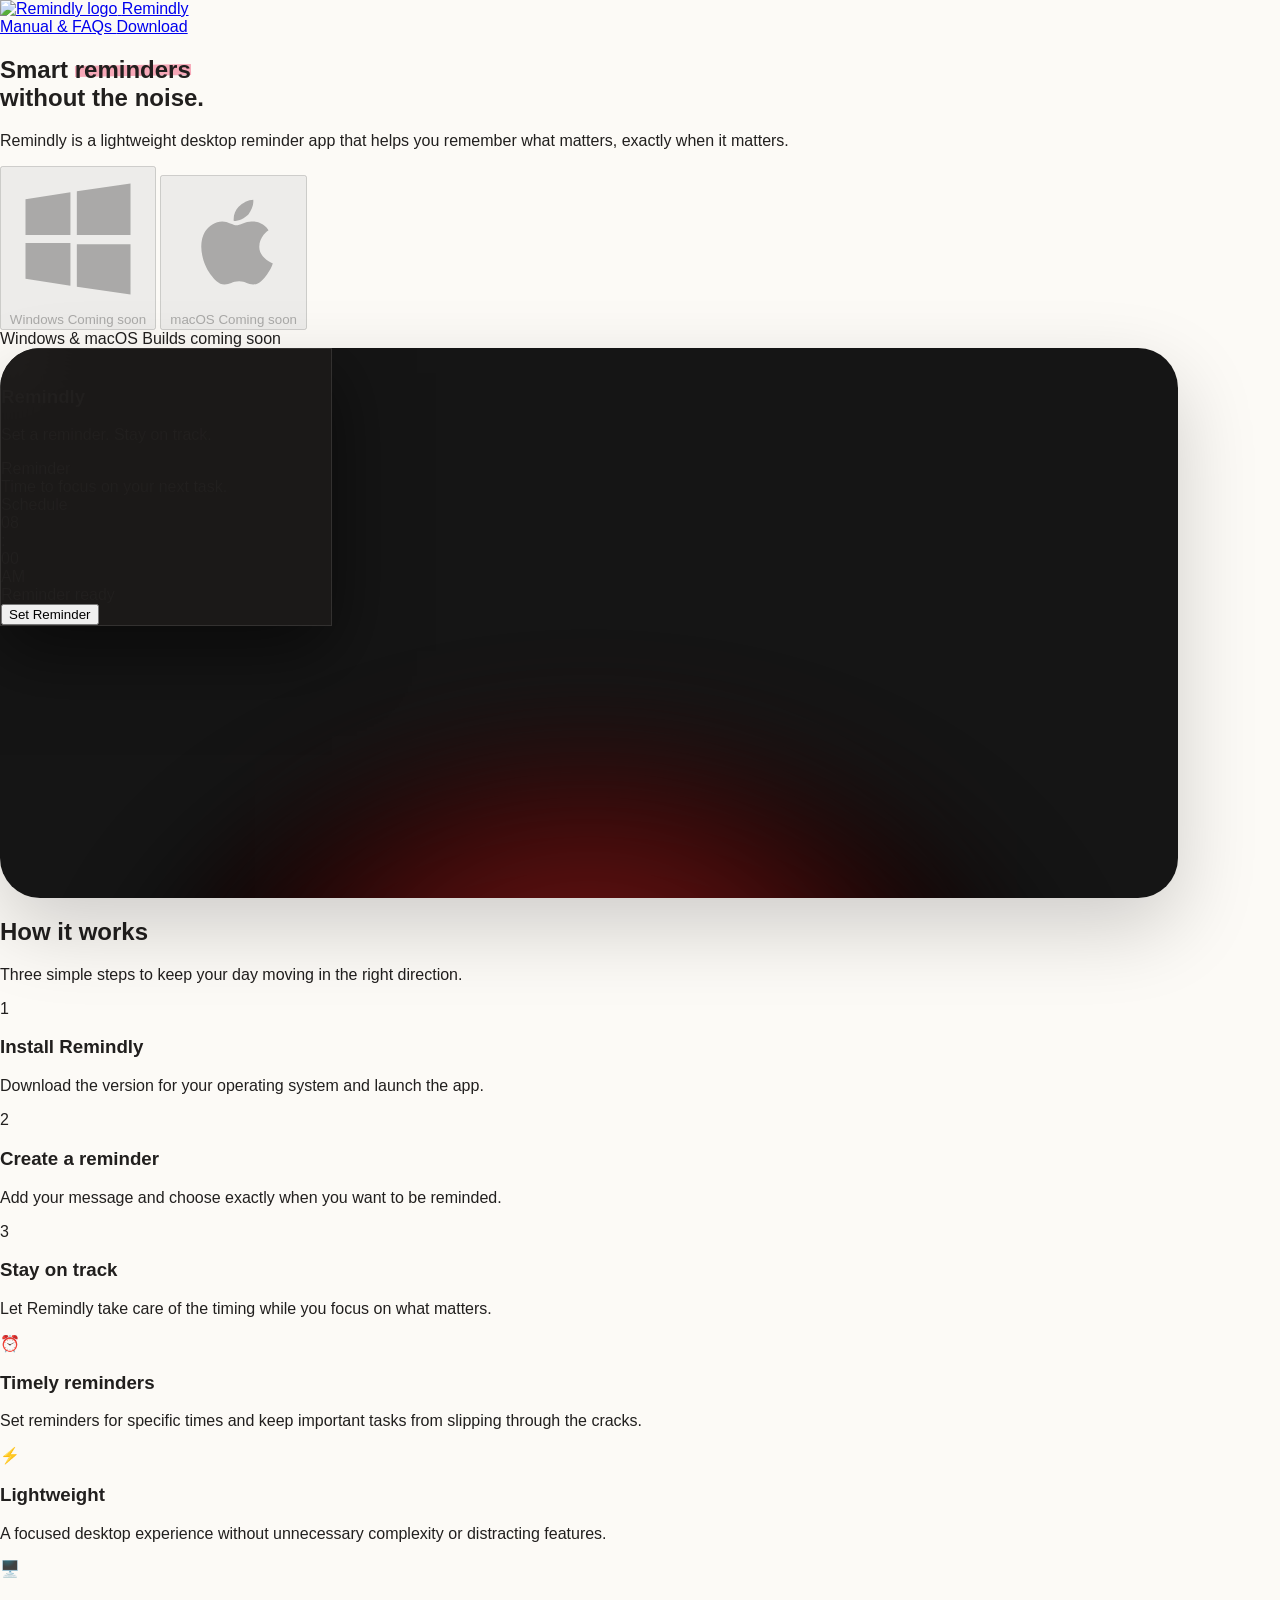
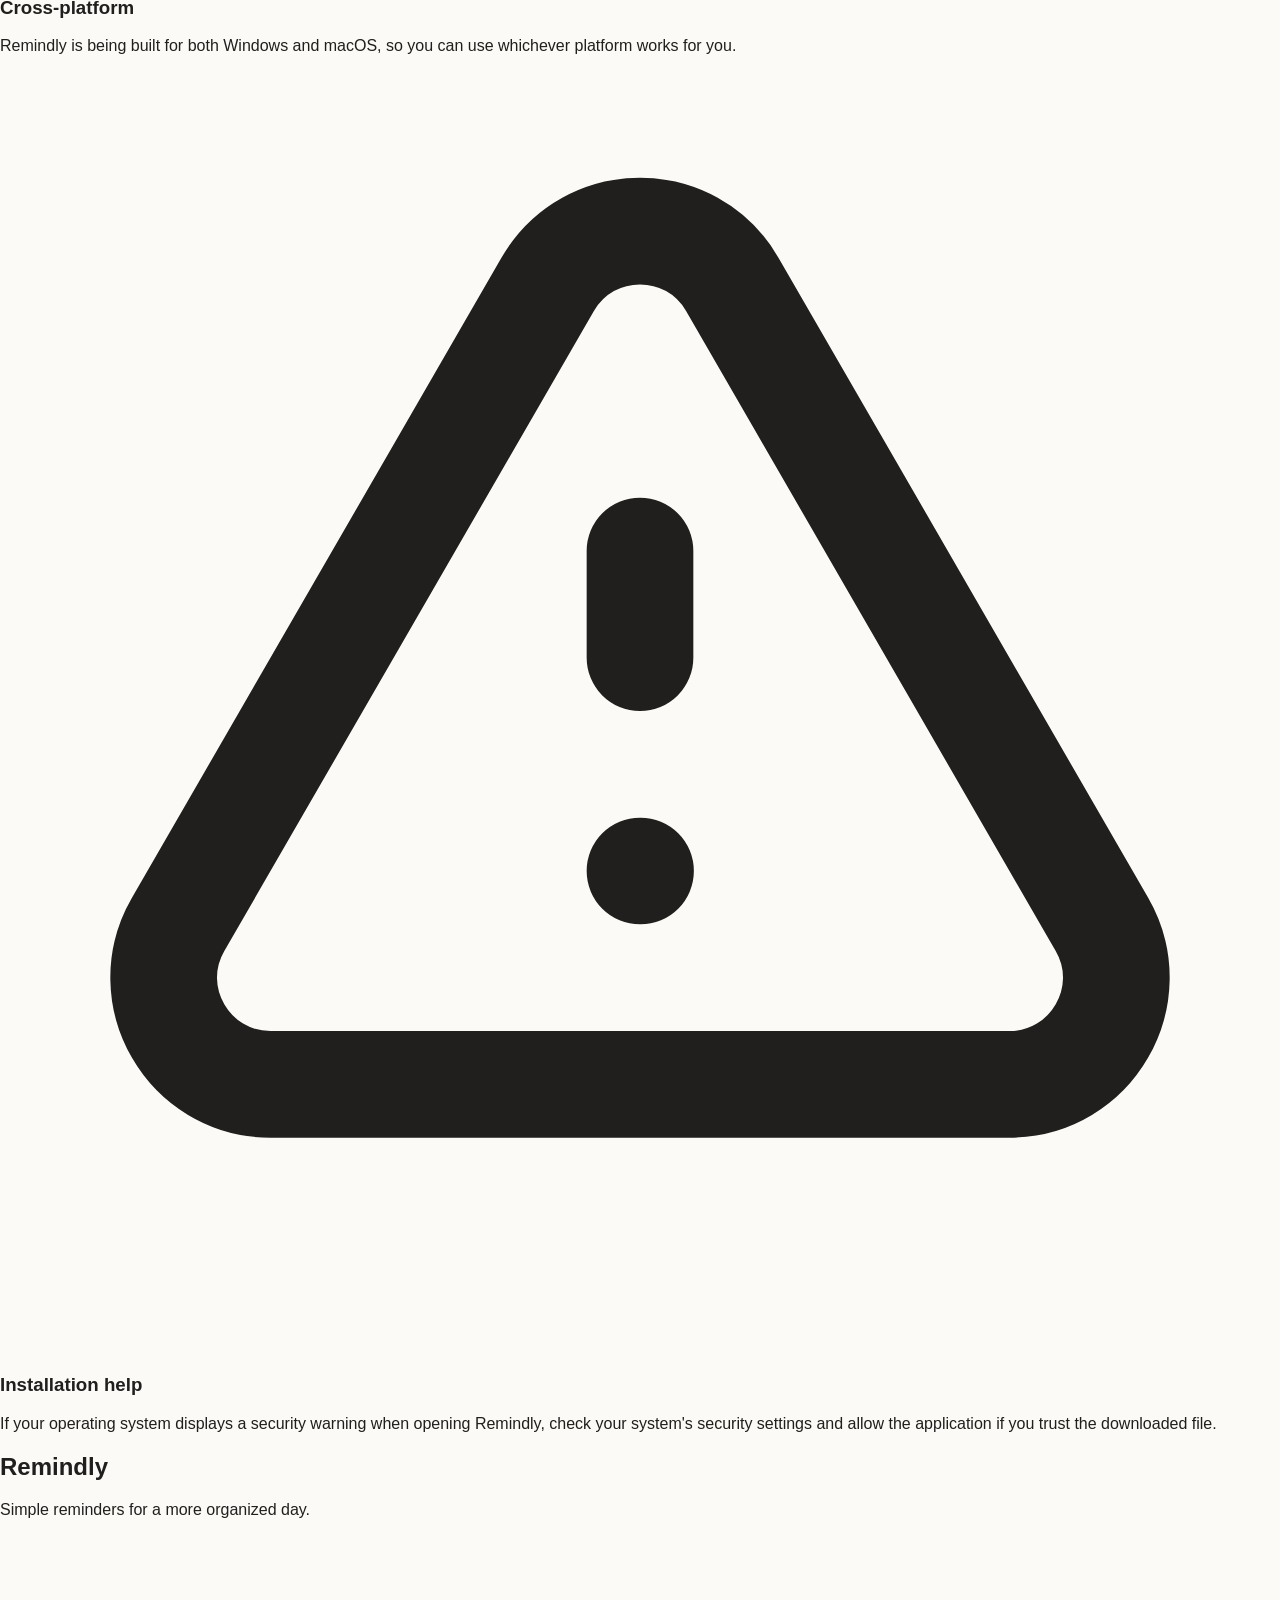
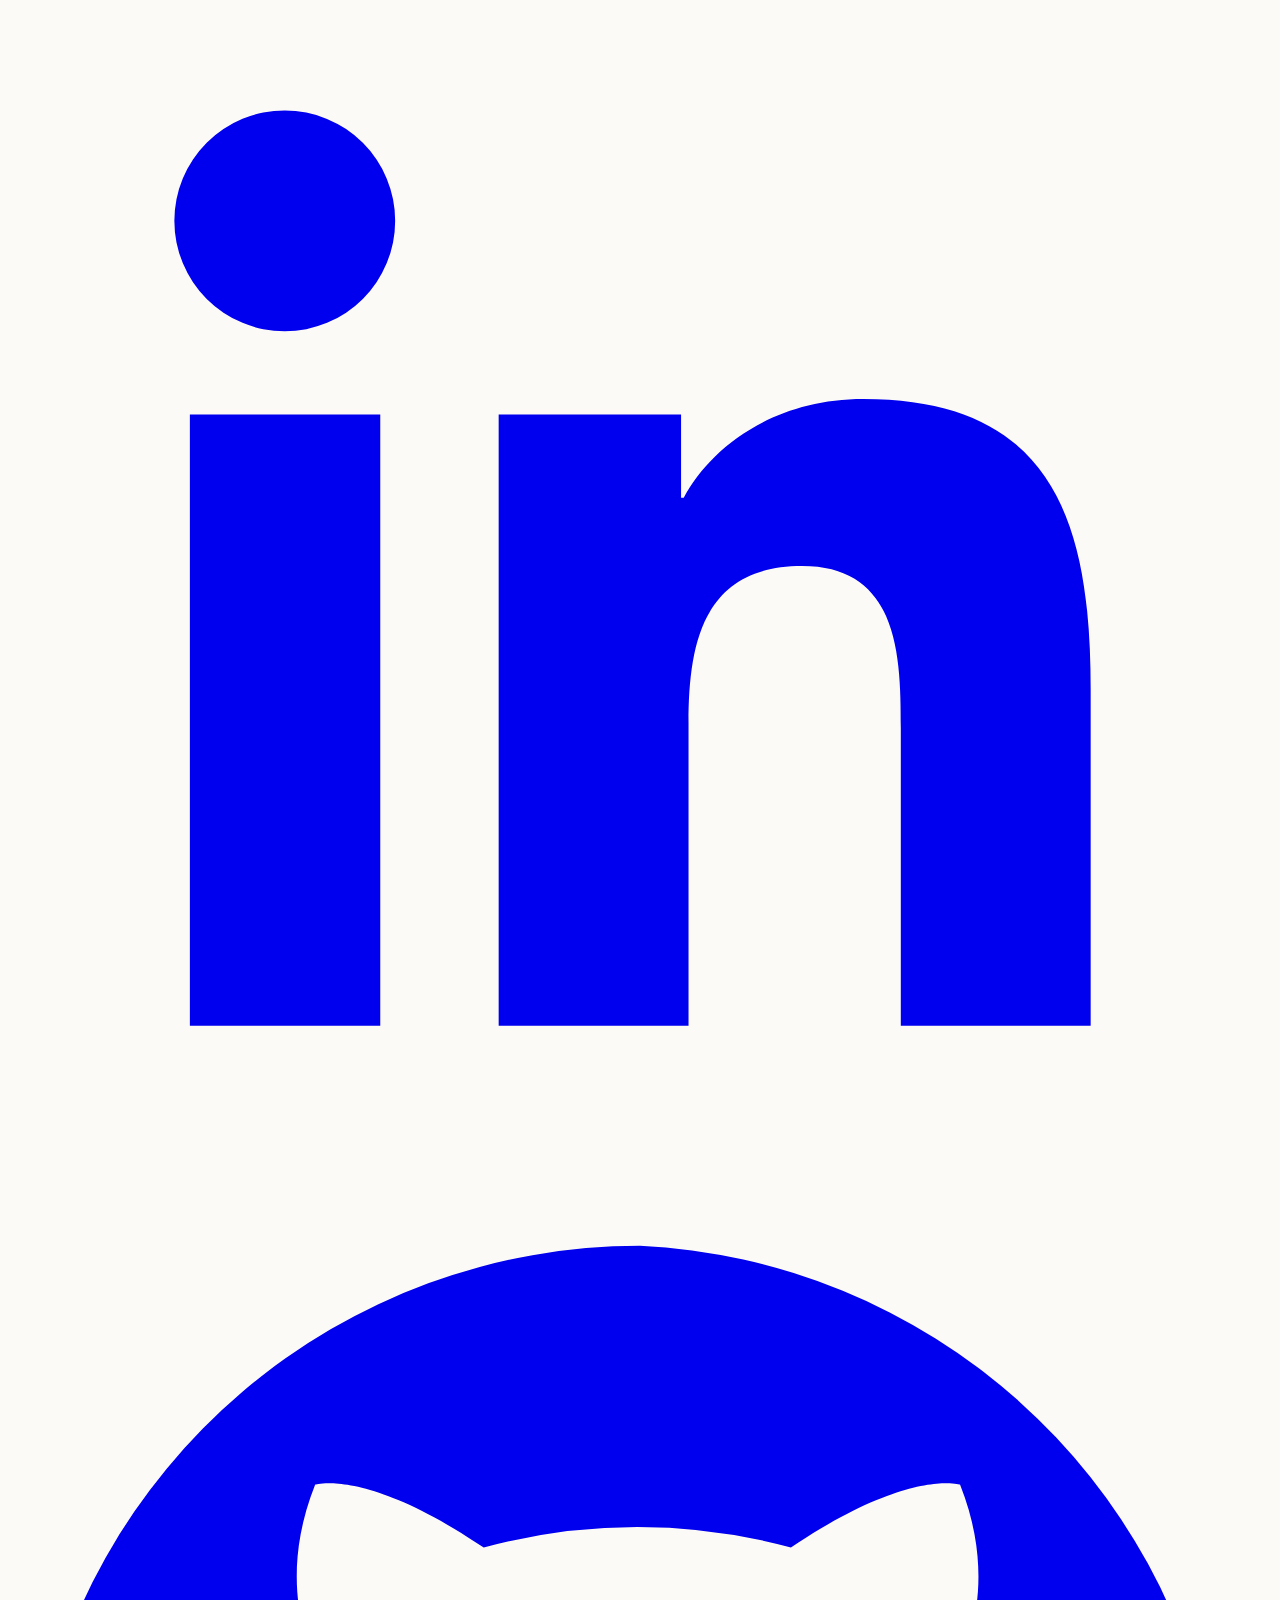
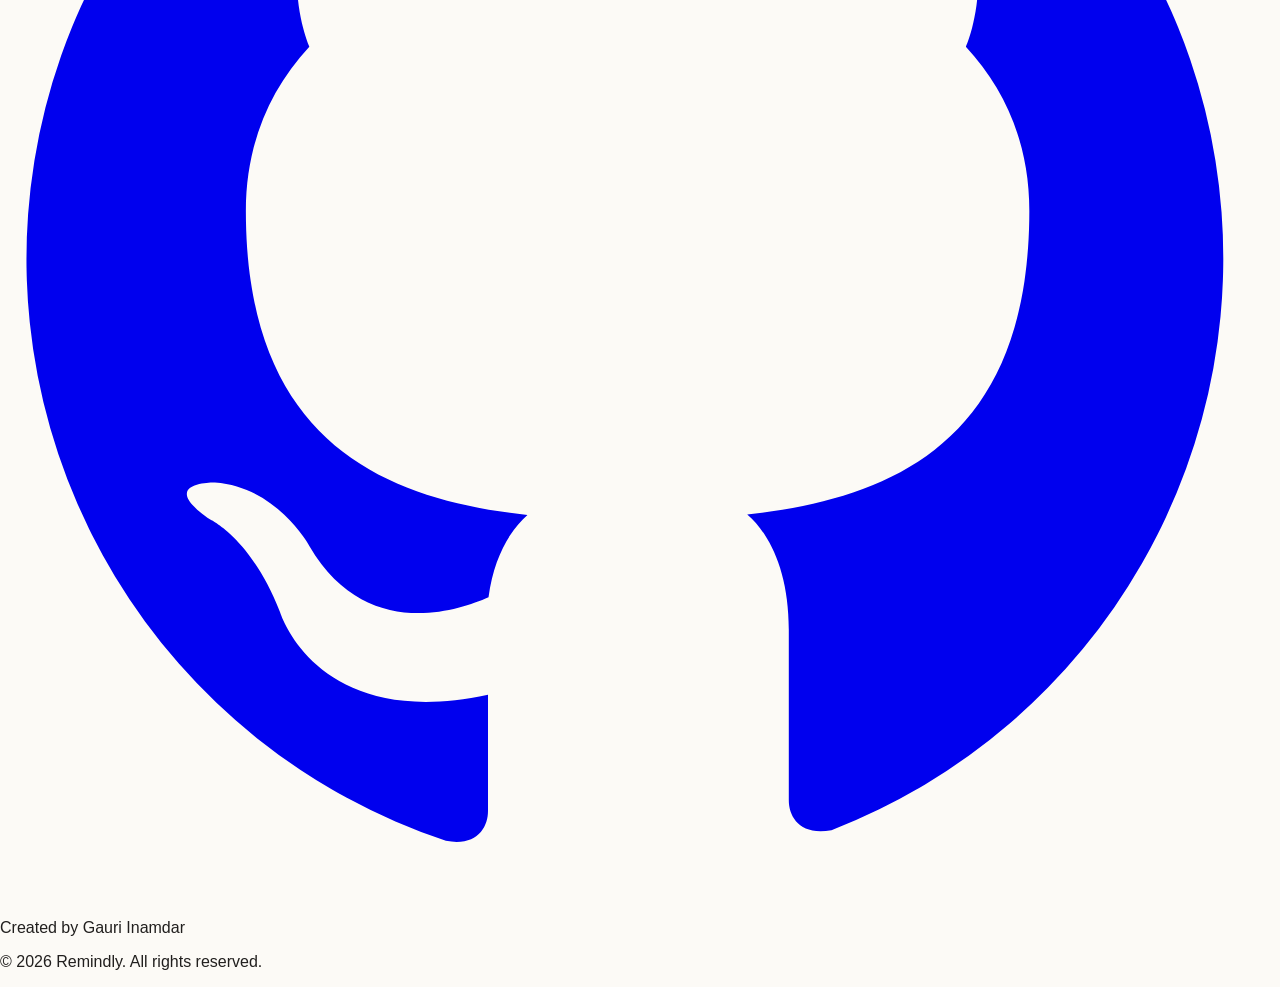
==== index.html @ 45f90943 "Add files via upload" ====
<!DOCTYPE html>
<html lang="en">
<head>
    <meta charset="UTF-8">
    <meta name="viewport" content="width=device-width, initial-scale=1.0">

    <title>Remindly — Smart reminders, made simple</title>
    <meta
        name="description"
        content="Remindly is a simple desktop reminder app designed to help you stay on track."
    >

    <meta name="theme-color" content="#211f1e">

    <meta property="og:type" content="website">
    <meta property="og:title" content="Remindly — Smart reminders, made simple">
    <meta property="og:description" content="A lightweight desktop reminder app that helps you remember what matters, exactly when it matters.">
    <meta property="og:image" content="assets/logo.svg">

    <meta name="twitter:card" content="summary">
    <meta name="twitter:title" content="Remindly — Smart reminders, made simple">
    <meta name="twitter:description" content="A lightweight desktop reminder app that helps you remember what matters, exactly when it matters.">

    <link rel="icon" href="assets/logo.svg" type="image/svg+xml">

    <script src="https://cdn.tailwindcss.com"></script>

    <script>
        tailwind.config = {
            theme: {
                extend: {
                    colors: {
                        background: "#fcfaf6",
                        dark: "#211f1e",
                        accent: "#ef4444"
                    },
                    fontFamily: {
                        sans: [
                            "-apple-system",
                            "BlinkMacSystemFont",
                            '"Helvetica Neue"',
                            "Helvetica",
                            "Arial",
                            "sans-serif"
                        ]
                    }
                }
            }
        }
    </script>

    <style>
        html {
            scroll-behavior: smooth;
        }

        body {
            margin: 0;
            background: #fcfaf6;
            color: #211f1e;
            font-family:
                -apple-system,
                BlinkMacSystemFont,
                "Helvetica Neue",
                Helvetica,
                Arial,
                sans-serif;
            -webkit-font-smoothing: antialiased;
            overflow-x: hidden;
        }

        .highlight {
            position: relative;
            display: inline-block;
            z-index: 1;
        }

        .highlight::after {
            content: "";
            position: absolute;
            left: 0;
            right: 0;
            bottom: 8px;
            height: 38%;
            background: #f7a8b8;
            z-index: -1;
            transform: rotate(-1deg);
        }

        .mockup {
            position: relative;
            width: min(92%, 1200px);
            min-height: 550px;
            overflow: hidden;
            border-radius: 40px;
            background: #151515;
            box-shadow: 0 30px 80px rgba(0, 0, 0, 0.18);
        }

        .mockup-glow {
            position: absolute;
            width: 900px;
            height: 650px;
            left: 50%;
            bottom: -500px;
            transform: translateX(-50%);
            border-radius: 50%;
            background:
                radial-gradient(
                    circle,
                    #991b1b 0%,
                    #450a0a 45%,
                    #000 75%
                );
            filter: blur(55px);
            opacity: 0.9;
        }

        .app-card {
            width: min(330px, 90vw);
            background: rgba(30, 28, 26, 0.78);
            backdrop-filter: blur(30px);
            -webkit-backdrop-filter: blur(30px);
            border: 1px solid rgba(255,255,255,0.1);
            box-shadow: 0 25px 70px rgba(0,0,0,0.55);
        }

        .download-card {
            transition: transform 0.2s ease, box-shadow 0.2s ease;
        }

        .download-card:not(:disabled):hover {
            transform: translateY(-4px);
            box-shadow: 0 18px 40px rgba(0,0,0,0.1);
        }

        .social-link {
            transition:
                transform 0.2s ease,
                opacity 0.2s ease;
        }

        .social-link:hover {
            transform: translateY(-3px);
            opacity: 0.7;
        }
    </style>
</head>

<body>

    <!-- =========================
         HEADER
    ========================== -->

    <header class="w-full px-6 sm:px-10 py-6 flex items-center justify-between">

        <a
            href="index.html"
            class="flex items-center gap-3"
            aria-label="Remindly home"
        >
            <img
                src="assets/logo.svg"
                alt="Remindly logo"
                class="w-10 h-10"
            >

            <span class="text-xl font-bold tracking-tight">
                Remindly
            </span>
        </a>

        <nav class="flex items-center gap-4 sm:gap-7">

            <a
                href="manual.html"
                class="text-sm sm:text-base font-semibold hover:opacity-60 transition"
            >
                Manual & FAQs
            </a>

            <a
                href="#downloads"
                class="hidden sm:inline-flex items-center bg-[#211f1e] text-white px-5 py-2.5 rounded-full text-sm font-bold hover:bg-black transition"
            >
                Download
            </a>

        </nav>

    </header>


    <!-- =========================
         HERO
    ========================== -->

    <main>

        <section
            class="w-full flex flex-col items-center text-center px-6 pt-16 sm:pt-20"
        >

            <h1
                class="text-5xl sm:text-7xl lg:text-[5.5rem] leading-[1.03] font-extrabold tracking-[-0.04em] max-w-5xl"
            >
                Smart
                <span class="highlight">
                    reminders
                </span>
                <br>
                without the noise.
            </h1>

            <p
                class="mt-8 max-w-2xl text-gray-500 text-base sm:text-lg leading-relaxed font-medium"
            >
                Remindly is a lightweight desktop reminder app that
                helps you remember what matters, exactly when it matters.
            </p>


            <!-- Download Buttons -->

            <div
                id="downloads"
                class="mt-10 flex flex-col sm:flex-row items-center gap-4"
            >

                <!-- Windows: build not yet available. Once a real installer exists at downloads/Remindly-Windows.exe, swap this <button disabled> for a linked, downloadable <a> tag. -->

                <button
                    type="button"
                    disabled
                    aria-disabled="true"
                    class="download-card inline-flex items-center justify-center gap-3 bg-[#211f1e] text-white px-6 py-4 rounded-2xl text-base font-bold shadow-lg opacity-60 cursor-not-allowed"
                >

                    <svg
                        class="w-5 h-5"
                        viewBox="0 0 24 24"
                        fill="currentColor"
                        aria-hidden="true"
                    >
                        <path d="M3 5.2 10.7 4v7.3H3V5.2Zm0 13.6 7.7 1.2V12.7H3v6.1ZM11.8 3.8 21 2.5v8.8h-9.2V3.8Zm0 9.1H21v8.6l-9.2-1.3v-7.3Z"/>
                    </svg>

                    <span class="flex flex-col items-start leading-tight">
                        <span>Windows</span>
                        <span class="text-xs font-medium opacity-70">Coming soon</span>
                    </span>

                </button>


                <!-- macOS: build not yet available. Once a real installer exists at downloads/Remindly-macOS.dmg, swap this <button disabled> for a linked, downloadable <a> tag. -->

                <button
                    type="button"
                    disabled
                    aria-disabled="true"
                    class="download-card inline-flex items-center justify-center gap-3 bg-gray-100 text-[#211f1e] px-6 py-4 rounded-2xl text-base font-bold opacity-60 cursor-not-allowed"
                >

                    <svg
                        class="w-5 h-5"
                        viewBox="0 0 24 24"
                        fill="currentColor"
                        aria-hidden="true"
                    >
                        <path d="M16.8 12.7c0-2 1.6-3 1.7-3.1-.9-1.4-2.4-1.6-2.9-1.6-1.2-.1-2.4.7-3 .7-.6 0-1.6-.7-2.6-.7-1.3 0-2.5.8-3.2 1.9-1.4 2.4-.4 5.9 1 7.8.7.9 1.5 1.9 2.6 1.9 1 0 1.4-.6 2.7-.6 1.2 0 1.6.6 2.6.6 1.1 0 1.8-.9 2.5-1.8.8-1 1.1-2.1 1.1-2.1-.1 0-2.5-1-2.5-3Zm-2-6c.6-.8 1-1.8.9-2.7-.9 0-2 .6-2.7 1.3-.6.6-1 1.6-.9 2.6 1 0 2-.5 2.7-1.2Z"/>
                    </svg>

                    <span class="flex flex-col items-start leading-tight">
                        <span>macOS</span>
                        <span class="text-xs font-medium opacity-70">Coming soon</span>
                    </span>

                </button>

            </div>


            <div class="mt-5 flex items-center gap-3 text-sm text-gray-500">
                <span class="font-semibold">
                    Windows & macOS
                </span>

                <span class="w-1 h-1 rounded-full bg-gray-400"></span>

                <span>
                    Builds coming soon
                </span>
            </div>

        </section>


        <!-- =========================
             APP PREVIEW
        ========================== -->

        <section
            class="w-full flex justify-center mt-16 sm:mt-20 px-4"
        >

            <div class="mockup">

                <div class="mockup-glow"></div>


                <div
                    class="absolute inset-0 flex items-center justify-center p-6"
                >

                    <div class="app-card rounded-3xl p-5 text-white">

                        <!-- Card Header -->

                        <div class="flex items-center gap-3 mb-5">

                            <div
                                class="w-10 h-10 rounded-xl bg-red-600 flex items-center justify-center"
                            >
                                <span class="text-lg">
                                    R
                                </span>
                            </div>

                            <div>

                                <h3 class="font-bold">
                                    Remindly
                                </h3>

                                <p class="text-xs text-white/45">
                                    Set a reminder. Stay on track.
                                </p>

                            </div>

                        </div>


                        <div class="h-px bg-white/10 mb-5"></div>


                        <!-- Message -->

                        <div class="mb-5">

                            <label
                                class="block text-[10px] font-bold text-white/40 uppercase tracking-widest mb-2"
                            >
                                Reminder
                            </label>

                            <div
                                class="bg-black/40 border border-white/10 rounded-xl px-4 py-3"
                            >

                                <span class="text-sm font-medium">
                                    Time to focus on your next task.
                                </span>

                            </div>

                        </div>


                        <!-- Schedule -->

                        <div class="mb-5">

                            <label
                                class="block text-[10px] font-bold text-white/40 uppercase tracking-widest mb-2"
                            >
                                Schedule
                            </label>

                            <div
                                class="bg-black/40 border border-white/10 rounded-xl p-3 flex items-center justify-between"
                            >

                                <div class="flex items-center gap-2">

                                    <div
                                        class="bg-black/50 rounded-lg px-3 py-2 font-mono font-bold"
                                    >
                                        08
                                    </div>

                                    <span class="text-white/40">
                                        :
                                    </span>

                                    <div
                                        class="bg-black/50 rounded-lg px-3 py-2 font-mono font-bold"
                                    >
                                        00
                                    </div>

                                </div>

                                <span
                                    class="text-xs font-bold text-white/60"
                                >
                                    AM
                                </span>

                            </div>

                        </div>


                        <!-- Status -->

                        <div
                            class="flex items-center justify-center gap-2 mb-4"
                        >

                            <span
                                class="w-1.5 h-1.5 rounded-full bg-red-500"
                            ></span>

                            <span
                                class="text-[10px] uppercase tracking-wider text-white/45 font-bold"
                            >
                                Reminder ready
                            </span>

                        </div>


                        <!-- Button -->

                        <button
                            class="w-full bg-gradient-to-b from-red-500 to-red-700 text-white py-3 rounded-xl font-bold text-sm shadow-lg"
                        >
                            Set Reminder
                        </button>

                    </div>

                </div>

            </div>

        </section>


        <!-- =========================
             HOW IT WORKS
        ========================== -->

        <section
            class="w-full flex flex-col items-center px-6 pt-24 sm:pt-32 pb-20"
        >

            <h2
                class="text-4xl sm:text-5xl font-extrabold tracking-tight text-center"
            >
                How it works
            </h2>

            <p
                class="mt-5 text-gray-500 text-center max-w-xl leading-relaxed"
            >
                Three simple steps to keep your day moving in the
                right direction.
            </p>


            <div
                class="flex flex-col sm:flex-row max-w-5xl w-full gap-12 sm:gap-8 mt-16"
            >

                <!-- Step 1 -->

                <div class="flex-1 text-center">

                    <div
                        class="w-14 h-14 mx-auto rounded-2xl bg-[#211f1e] text-white flex items-center justify-center text-xl font-bold shadow-lg"
                    >
                        1
                    </div>

                    <h3 class="mt-6 text-xl font-bold">
                        Install Remindly
                    </h3>

                    <p
                        class="mt-3 text-gray-500 leading-relaxed max-w-xs mx-auto"
                    >
                        Download the version for your operating
                        system and launch the app.
                    </p>

                </div>


                <!-- Step 2 -->

                <div class="flex-1 text-center">

                    <div
                        class="w-14 h-14 mx-auto rounded-2xl bg-[#211f1e] text-white flex items-center justify-center text-xl font-bold shadow-lg"
                    >
                        2
                    </div>

                    <h3 class="mt-6 text-xl font-bold">
                        Create a reminder
                    </h3>

                    <p
                        class="mt-3 text-gray-500 leading-relaxed max-w-xs mx-auto"
                    >
                        Add your message and choose exactly when
                        you want to be reminded.
                    </p>

                </div>


                <!-- Step 3 -->

                <div class="flex-1 text-center">

                    <div
                        class="w-14 h-14 mx-auto rounded-2xl bg-gradient-to-b from-red-500 to-red-700 text-white flex items-center justify-center text-xl font-bold shadow-lg"
                    >
                        3
                    </div>

                    <h3 class="mt-6 text-xl font-bold">
                        Stay on track
                    </h3>

                    <p
                        class="mt-3 text-gray-500 leading-relaxed max-w-xs mx-auto"
                    >
                        Let Remindly take care of the timing while
                        you focus on what matters.
                    </p>

                </div>

            </div>

        </section>


        <!-- =========================
             FEATURES
        ========================== -->

        <section
            class="w-full max-w-5xl mx-auto px-6 pb-24"
        >

            <div
                class="grid grid-cols-1 sm:grid-cols-3 gap-5"
            >

                <div
                    class="bg-white border border-gray-100 rounded-3xl p-7 shadow-sm"
                >

                    <div class="text-2xl mb-5">
                        ⏰
                    </div>

                    <h3 class="text-lg font-bold">
                        Timely reminders
                    </h3>

                    <p class="mt-3 text-sm text-gray-500 leading-relaxed">
                        Set reminders for specific times and keep
                        important tasks from slipping through the cracks.
                    </p>

                </div>


                <div
                    class="bg-white border border-gray-100 rounded-3xl p-7 shadow-sm"
                >

                    <div class="text-2xl mb-5">
                        ⚡
                    </div>

                    <h3 class="text-lg font-bold">
                        Lightweight
                    </h3>

                    <p class="mt-3 text-sm text-gray-500 leading-relaxed">
                        A focused desktop experience without unnecessary
                        complexity or distracting features.
                    </p>

                </div>


                <div
                    class="bg-white border border-gray-100 rounded-3xl p-7 shadow-sm"
                >

                    <div class="text-2xl mb-5">
                        🖥️
                    </div>

                    <h3 class="text-lg font-bold">
                        Cross-platform
                    </h3>

                    <p class="mt-3 text-sm text-gray-500 leading-relaxed">
                        Remindly is being built for both Windows and
                        macOS, so you can use whichever platform works
                        for you.
                    </p>

                </div>

            </div>

        </section>


        <!-- =========================
             HELP / SECURITY NOTE
        ========================== -->

        <section
            class="w-full max-w-4xl mx-auto px-6 pb-24"
        >

            <div
                class="bg-red-50 border border-red-100 rounded-3xl p-7 sm:p-8"
            >

                <div class="flex flex-col sm:flex-row gap-5">

                    <div
                        class="w-12 h-12 flex-shrink-0 rounded-full bg-red-100 flex items-center justify-center"
                    >

                        <svg
                            class="w-6 h-6 text-red-600"
                            fill="none"
                            stroke="currentColor"
                            viewBox="0 0 24 24"
                        >
                            <path
                                stroke-linecap="round"
                                stroke-linejoin="round"
                                stroke-width="2"
                                d="M12 9v2m0 4h.01M5.07 19h13.86c1.54 0 2.5-1.67 1.73-3L13.73 4c-.77-1.33-2.69-1.33-3.46 0L3.34 16c-.77 1.33.19 3 1.73 3Z"
                            />
                        </svg>

                    </div>

                    <div>

                        <h3
                            class="text-lg font-bold text-red-900"
                        >
                            Installation help
                        </h3>

                        <p
                            class="mt-2 text-sm text-red-800 leading-relaxed"
                        >
                            If your operating system displays a security
                            warning when opening Remindly, check your
                            system's security settings and allow the
                            application if you trust the downloaded file.
                        </p>

                    </div>

                </div>

            </div>

        </section>

    </main>


    <!-- =========================
         FOOTER
    ========================== -->

    <footer
        class="border-t border-gray-100 bg-[#fcfaf6] px-6 pt-16 pb-10"
    >

        <div
            class="max-w-5xl mx-auto flex flex-col items-center text-center"
        >

            <h2
                class="text-3xl sm:text-4xl font-extrabold tracking-tight"
            >
                Remindly
            </h2>

            <p
                class="mt-4 max-w-md text-gray-500 leading-relaxed"
            >
                Simple reminders for a more organized day.
            </p>


            <!-- YOUR LINKS ONLY -->

            <div class="flex items-center gap-7 mt-8">

                <a
                    href="https://www.linkedin.com/in/gauri-inamdar-55263a419/"
                    target="_blank"
                    rel="noopener noreferrer"
                    class="social-link text-[#211f1e]"
                    aria-label="Gauri Inamdar on LinkedIn"
                >

                    <svg
                        class="w-7 h-7"
                        viewBox="0 0 24 24"
                        fill="currentColor"
                        aria-hidden="true"
                    >
                        <path d="M20.45 20.45h-3.56v-5.58c0-1.33-.03-3.04-1.85-3.04-1.85 0-2.13 1.44-2.13 2.94v5.68H9.35V8.99h3.42v1.56h.05c.48-.9 1.64-1.85 3.37-1.85 3.6 0 4.26 2.37 4.26 5.45v6.3ZM5.34 7.43a2.07 2.07 0 1 1 0-4.14 2.07 2.07 0 0 1 0 4.14ZM3.56 20.45h3.57V8.99H3.56v11.46Z"/>
                    </svg>

                </a>


                <a
                    href="https://github.com/gaurify"
                    target="_blank"
                    rel="noopener noreferrer"
                    class="social-link text-[#211f1e]"
                    aria-label="Gauri Inamdar on GitHub"
                >

                    <svg
                        class="w-7 h-7"
                        viewBox="0 0 24 24"
                        fill="currentColor"
                        aria-hidden="true"
                    >
                        <path d="M12 .5a11.5 11.5 0 0 0-3.64 22.41c.58.11.79-.25.79-.56v-2.18c-3.22.7-3.9-1.55-3.9-1.55-.53-1.37-1.3-1.73-1.3-1.73-1.05-.72.08-.7.08-.7 1.16.08 1.77 1.19 1.77 1.19 1.03 1.76 2.7 1.25 3.36.96.1-.75.4-1.25.73-1.54-2.57-.29-5.28-1.28-5.28-5.7 0-1.26.45-2.28 1.19-3.08-.12-.29-.52-1.46.11-3.04 0 0 .97-.31 3.16 1.18a10.95 10.95 0 0 1 5.76 0c2.2-1.49 3.17-1.18 3.17-1.18.63 1.58.23 2.75.11 3.04.74.8 1.19 1.82 1.19 3.08 0 4.43-2.71 5.4-5.29 5.69.42.36.78 1.07.78 2.16v3.2c0 .31.21.67.8.56A11.5 11.5 0 0 0 12 .5Z"/>
                    </svg>

                </a>

            </div>


            <!-- CREDIT -->

            <div
                class="w-full border-t border-gray-200 mt-12 pt-7"
            >

                <p
                    class="text-sm text-gray-500"
                >
                    Created by
                    <span class="font-semibold text-[#211f1e]">
                        Gauri Inamdar
                    </span>
                </p>

                <p
                    class="mt-2 text-xs text-gray-400"
                >
                    © 2026 Remindly. All rights reserved.
                </p>

            </div>

        </div>

    </footer>

</body>
</html>
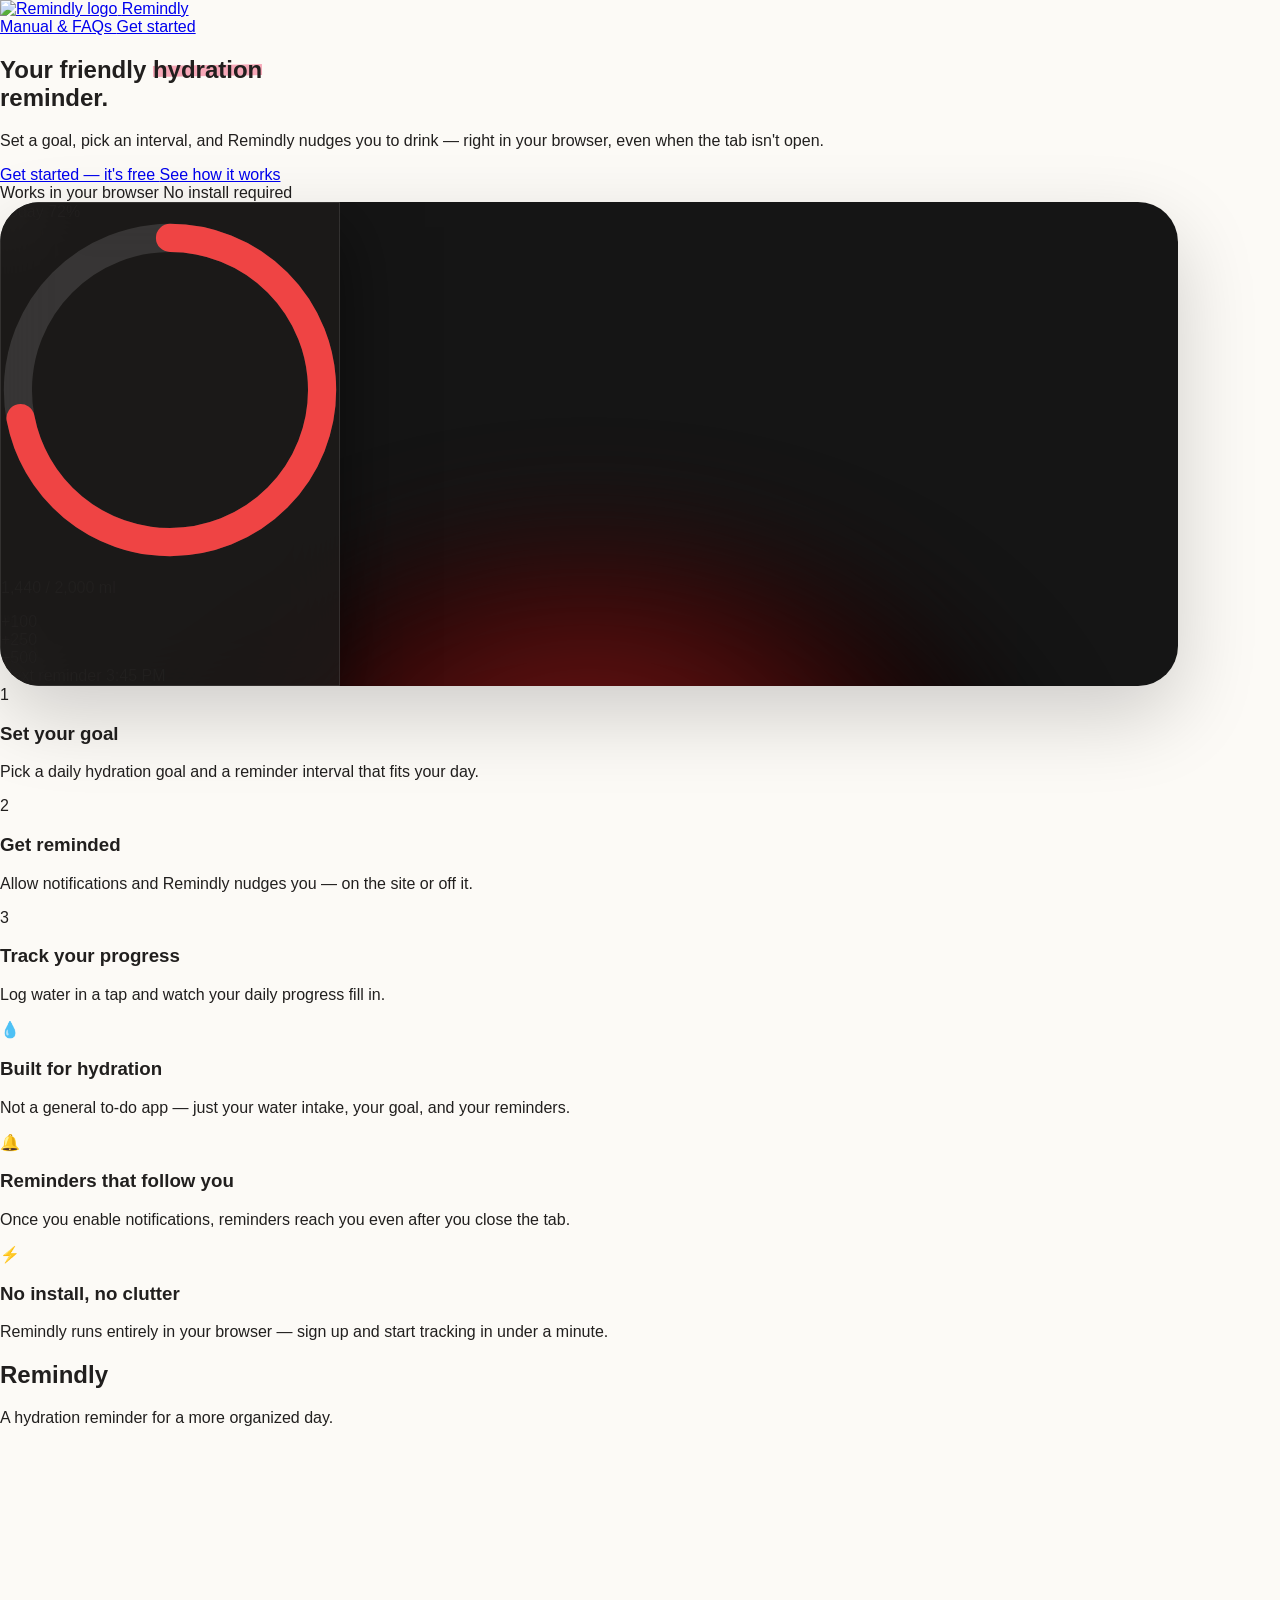
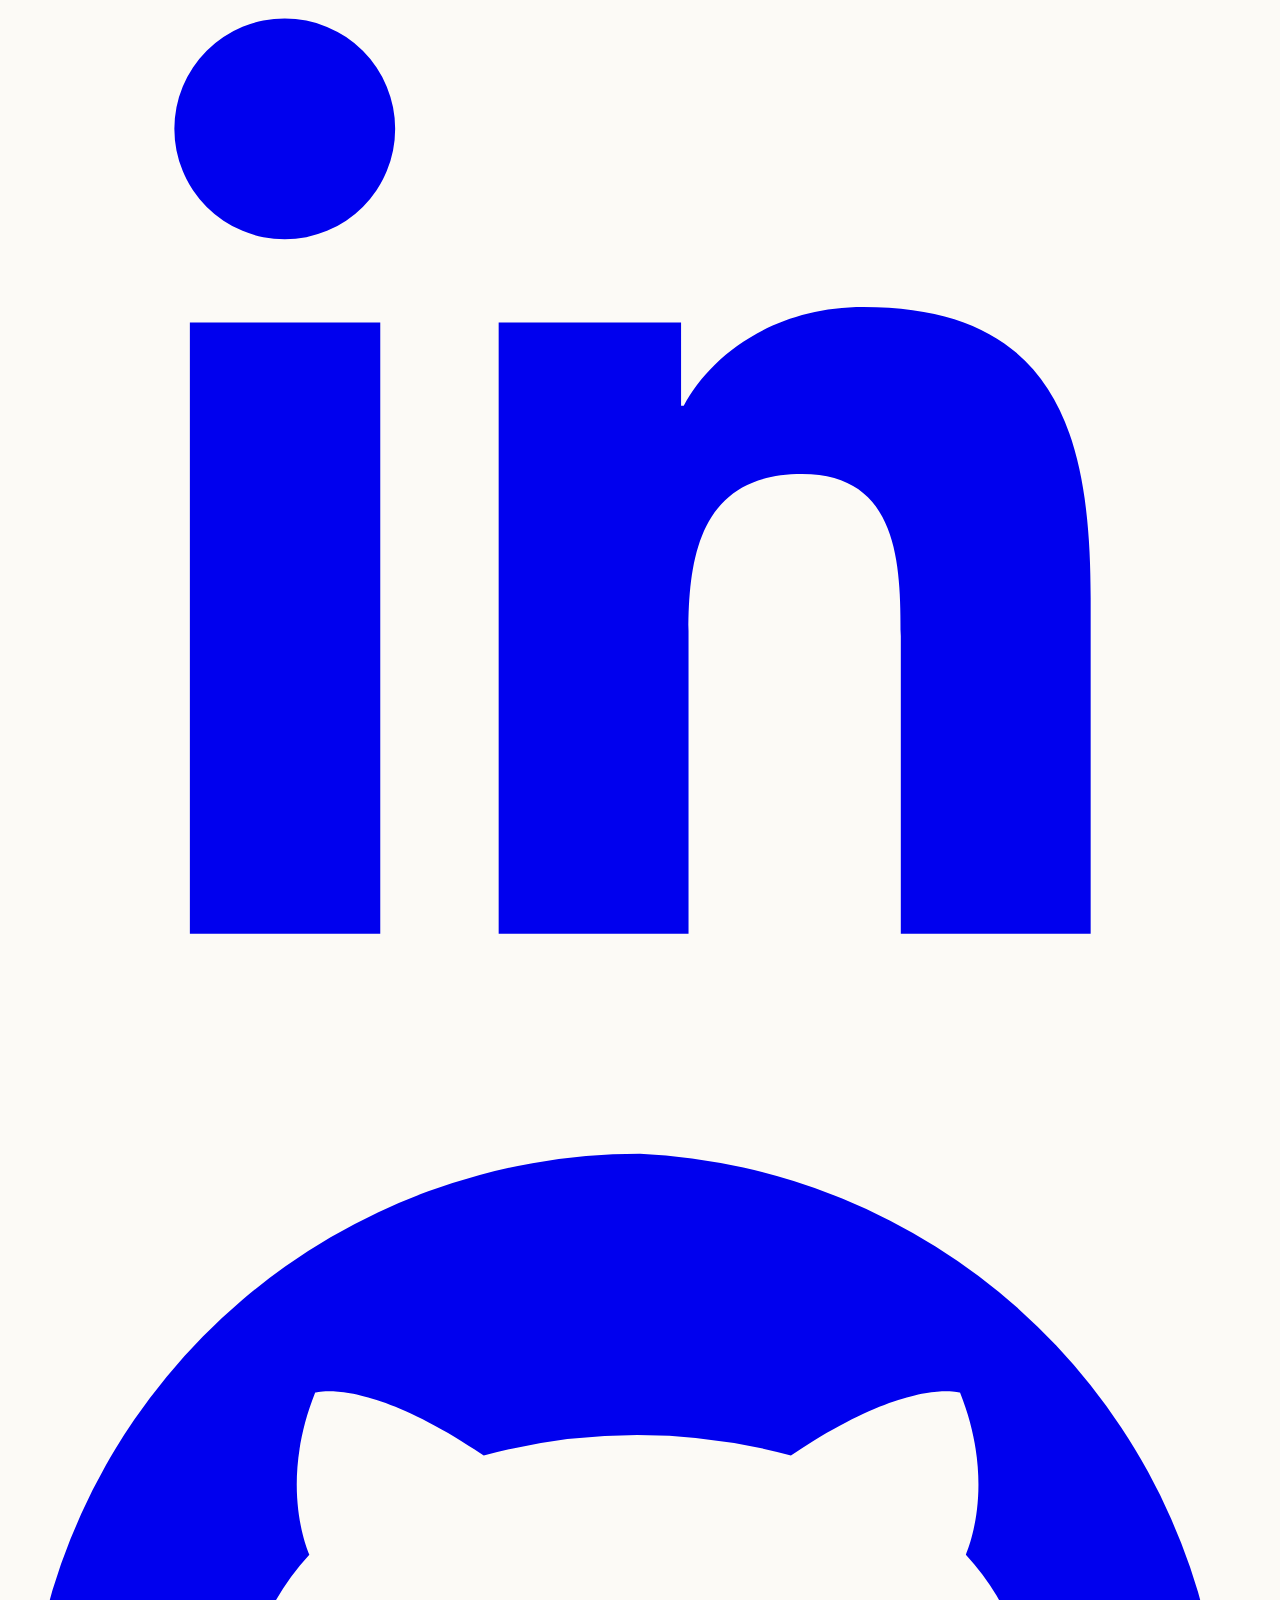
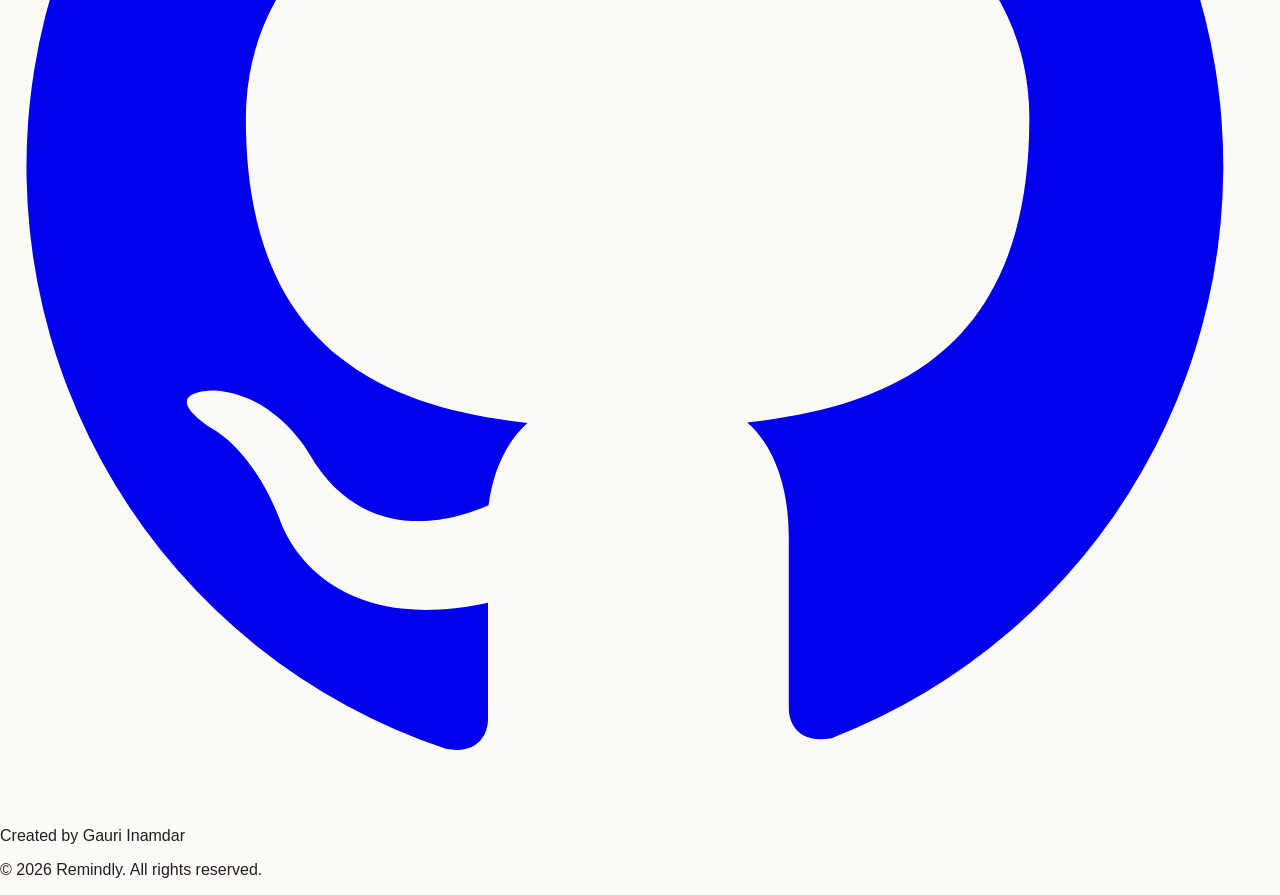
==== commit 02c32d66: "Add files via upload" ====
--- a/index.html
+++ b/index.html
@@ -4,24 +4,29 @@
     <meta charset="UTF-8">
     <meta name="viewport" content="width=device-width, initial-scale=1.0">
 
-    <title>Remindly — Smart reminders, made simple</title>
+    <title>Remindly — Your hydration reminder, done right</title>
     <meta
         name="description"
-        content="Remindly is a simple desktop reminder app designed to help you stay on track."
+        content="Remindly is a web-based hydration reminder that tracks your water intake and reminds you to drink, even when you're not on the site."
     >
 
     <meta name="theme-color" content="#211f1e">
 
     <meta property="og:type" content="website">
-    <meta property="og:title" content="Remindly — Smart reminders, made simple">
-    <meta property="og:description" content="A lightweight desktop reminder app that helps you remember what matters, exactly when it matters.">
+    <meta property="og:title" content="Remindly — Your hydration reminder, done right">
+    <meta property="og:description" content="Set a hydration goal, get reminded to drink, and track your progress — right from your browser.">
     <meta property="og:image" content="assets/logo.svg">
 
     <meta name="twitter:card" content="summary">
-    <meta name="twitter:title" content="Remindly — Smart reminders, made simple">
-    <meta name="twitter:description" content="A lightweight desktop reminder app that helps you remember what matters, exactly when it matters.">
+    <meta name="twitter:title" content="Remindly — Your hydration reminder, done right">
+    <meta name="twitter:description" content="Set a hydration goal, get reminded to drink, and track your progress — right from your browser.">
 
     <link rel="icon" href="assets/logo.svg" type="image/svg+xml">
+    <link rel="apple-touch-icon" href="assets/apple-touch-icon.png">
+    <link rel="manifest" href="manifest.json">
+    <meta name="apple-mobile-web-app-capable" content="yes">
+    <meta name="apple-mobile-web-app-title" content="Remindly">
+    <link rel="stylesheet" href="css/app.css">
 
     <script src="https://cdn.tailwindcss.com"></script>
 
@@ -58,13 +63,6 @@
             margin: 0;
             background: #fcfaf6;
             color: #211f1e;
-            font-family:
-                -apple-system,
-                BlinkMacSystemFont,
-                "Helvetica Neue",
-                Helvetica,
-                Arial,
-                sans-serif;
             -webkit-font-smoothing: antialiased;
             overflow-x: hidden;
         }
@@ -90,7 +88,7 @@
         .mockup {
             position: relative;
             width: min(92%, 1200px);
-            min-height: 550px;
+            min-height: 480px;
             overflow: hidden;
             border-radius: 40px;
             background: #151515;
@@ -105,19 +103,13 @@
             bottom: -500px;
             transform: translateX(-50%);
             border-radius: 50%;
-            background:
-                radial-gradient(
-                    circle,
-                    #991b1b 0%,
-                    #450a0a 45%,
-                    #000 75%
-                );
+            background: radial-gradient(circle, #991b1b 0%, #450a0a 45%, #000 75%);
             filter: blur(55px);
             opacity: 0.9;
         }
 
         .app-card {
-            width: min(330px, 90vw);
+            width: min(340px, 90vw);
             background: rgba(30, 28, 26, 0.78);
             backdrop-filter: blur(30px);
             -webkit-backdrop-filter: blur(30px);
@@ -125,19 +117,17 @@
             box-shadow: 0 25px 70px rgba(0,0,0,0.55);
         }
 
-        .download-card {
+        .cta-button {
             transition: transform 0.2s ease, box-shadow 0.2s ease;
         }
 
-        .download-card:not(:disabled):hover {
+        .cta-button:hover {
             transform: translateY(-4px);
-            box-shadow: 0 18px 40px rgba(0,0,0,0.1);
+            box-shadow: 0 18px 40px rgba(0,0,0,0.18);
         }
 
         .social-link {
-            transition:
-                transform 0.2s ease,
-                opacity 0.2s ease;
+            transition: transform 0.2s ease, opacity 0.2s ease;
         }
 
         .social-link:hover {
@@ -155,24 +145,12 @@
 
     <header class="w-full px-6 sm:px-10 py-6 flex items-center justify-between">
 
-        <a
-            href="index.html"
-            class="flex items-center gap-3"
-            aria-label="Remindly home"
-        >
-            <img
-                src="assets/logo.svg"
-                alt="Remindly logo"
-                class="w-10 h-10"
-            >
-
-            <span class="text-xl font-bold tracking-tight">
-                Remindly
-            </span>
+        <a href="index.html" class="flex items-center gap-3" aria-label="Remindly home">
+            <img src="assets/logo.svg" alt="Remindly logo" class="w-10 h-10">
+            <span class="text-xl font-bold tracking-tight">Remindly</span>
         </a>
 
         <nav class="flex items-center gap-4 sm:gap-7">
-
             <a
                 href="manual.html"
                 class="text-sm sm:text-base font-semibold hover:opacity-60 transition"
@@ -180,13 +158,20 @@
                 Manual & FAQs
             </a>
 
+            <button
+                type="button"
+                data-install-button
+                class="hidden-init text-sm sm:text-base font-semibold hover:opacity-60 transition"
+            >
+                Install app
+            </button>
+
             <a
-                href="#downloads"
-                class="hidden sm:inline-flex items-center bg-[#211f1e] text-white px-5 py-2.5 rounded-full text-sm font-bold hover:bg-black transition"
+                href="auth.html"
+                class="inline-flex items-center bg-[#211f1e] text-white px-5 py-2.5 rounded-full text-sm font-bold hover:bg-black transition"
             >
-                Download
+                Get started
             </a>
-
         </nav>
 
     </header>
@@ -198,101 +183,45 @@
 
     <main>
 
-        <section
-            class="w-full flex flex-col items-center text-center px-6 pt-16 sm:pt-20"
-        >
-
-            <h1
-                class="text-5xl sm:text-7xl lg:text-[5.5rem] leading-[1.03] font-extrabold tracking-[-0.04em] max-w-5xl"
-            >
-                Smart
-                <span class="highlight">
-                    reminders
-                </span>
+        <section class="w-full flex flex-col items-center text-center px-6 pt-16 sm:pt-20">
+
+            <h1 class="text-5xl sm:text-7xl lg:text-[5.5rem] leading-[1.03] font-extrabold tracking-[-0.04em] max-w-5xl">
+                Your friendly
+                <span class="highlight">hydration</span>
                 <br>
-                without the noise.
+                reminder.
             </h1>
 
-            <p
-                class="mt-8 max-w-2xl text-gray-500 text-base sm:text-lg leading-relaxed font-medium"
-            >
-                Remindly is a lightweight desktop reminder app that
-                helps you remember what matters, exactly when it matters.
+            <p class="mt-8 max-w-2xl text-gray-500 text-base sm:text-lg leading-relaxed font-medium">
+                Set a goal, pick an interval, and Remindly nudges you to
+                drink — right in your browser, even when the tab isn't
+                open.
             </p>
 
-
-            <!-- Download Buttons -->
-
-            <div
-                id="downloads"
-                class="mt-10 flex flex-col sm:flex-row items-center gap-4"
-            >
-
-                <!-- Windows: build not yet available. Once a real installer exists at downloads/Remindly-Windows.exe, swap this <button disabled> for a linked, downloadable <a> tag. -->
-
-                <button
-                    type="button"
-                    disabled
-                    aria-disabled="true"
-                    class="download-card inline-flex items-center justify-center gap-3 bg-[#211f1e] text-white px-6 py-4 rounded-2xl text-base font-bold shadow-lg opacity-60 cursor-not-allowed"
+            <div class="mt-10 flex flex-col sm:flex-row items-center gap-4">
+                <a
+                    href="auth.html"
+                    class="cta-button inline-flex items-center justify-center gap-2 bg-[#211f1e] text-white px-8 py-4 rounded-2xl text-base font-bold shadow-lg hover:bg-black transition"
                 >
-
-                    <svg
-                        class="w-5 h-5"
-                        viewBox="0 0 24 24"
-                        fill="currentColor"
-                        aria-hidden="true"
-                    >
-                        <path d="M3 5.2 10.7 4v7.3H3V5.2Zm0 13.6 7.7 1.2V12.7H3v6.1ZM11.8 3.8 21 2.5v8.8h-9.2V3.8Zm0 9.1H21v8.6l-9.2-1.3v-7.3Z"/>
-                    </svg>
-
-                    <span class="flex flex-col items-start leading-tight">
-                        <span>Windows</span>
-                        <span class="text-xs font-medium opacity-70">Coming soon</span>
-                    </span>
-
-                </button>
-
-
-                <!-- macOS: build not yet available. Once a real installer exists at downloads/Remindly-macOS.dmg, swap this <button disabled> for a linked, downloadable <a> tag. -->
-
-                <button
-                    type="button"
-                    disabled
-                    aria-disabled="true"
-                    class="download-card inline-flex items-center justify-center gap-3 bg-gray-100 text-[#211f1e] px-6 py-4 rounded-2xl text-base font-bold opacity-60 cursor-not-allowed"
+                    Get started — it's free
+                </a>
+                <a
+                    href="manual.html"
+                    class="inline-flex items-center justify-center gap-2 bg-gray-100 text-[#211f1e] px-8 py-4 rounded-2xl text-base font-bold hover:bg-gray-200 transition"
                 >
-
-                    <svg
-                        class="w-5 h-5"
-                        viewBox="0 0 24 24"
-                        fill="currentColor"
-                        aria-hidden="true"
-                    >
-                        <path d="M16.8 12.7c0-2 1.6-3 1.7-3.1-.9-1.4-2.4-1.6-2.9-1.6-1.2-.1-2.4.7-3 .7-.6 0-1.6-.7-2.6-.7-1.3 0-2.5.8-3.2 1.9-1.4 2.4-.4 5.9 1 7.8.7.9 1.5 1.9 2.6 1.9 1 0 1.4-.6 2.7-.6 1.2 0 1.6.6 2.6.6 1.1 0 1.8-.9 2.5-1.8.8-1 1.1-2.1 1.1-2.1-.1 0-2.5-1-2.5-3Zm-2-6c.6-.8 1-1.8.9-2.7-.9 0-2 .6-2.7 1.3-.6.6-1 1.6-.9 2.6 1 0 2-.5 2.7-1.2Z"/>
-                    </svg>
-
-                    <span class="flex flex-col items-start leading-tight">
-                        <span>macOS</span>
-                        <span class="text-xs font-medium opacity-70">Coming soon</span>
-                    </span>
-
-                </button>
-
-            </div>
-
+                    See how it works
+                </a>
+            </div>
 
             <div class="mt-5 flex items-center gap-3 text-sm text-gray-500">
-                <span class="font-semibold">
-                    Windows & macOS
-                </span>
-
+                <span class="font-semibold">Works in your browser</span>
                 <span class="w-1 h-1 rounded-full bg-gray-400"></span>
-
-                <span>
-                    Builds coming soon
-                </span>
-            </div>
+                <span>No install required</span>
+            </div>
+
+            <p data-ios-install-hint class="hidden-init mt-4 text-xs text-gray-400 max-w-xs">
+                On iPhone or iPad: tap the Share icon, then "Add to Home Screen" to install Remindly.
+            </p>
 
         </section>
 
@@ -301,150 +230,43 @@
              APP PREVIEW
         ========================== -->
 
-        <section
-            class="w-full flex justify-center mt-16 sm:mt-20 px-4"
-        >
-
-            <div class="mockup">
-
+        <section class="w-full flex justify-center px-4 sm:px-6 mt-20 mb-24">
+
+            <div class="mockup flex items-center justify-center">
                 <div class="mockup-glow"></div>
 
-
-                <div
-                    class="absolute inset-0 flex items-center justify-center p-6"
-                >
-
-                    <div class="app-card rounded-3xl p-5 text-white">
-
-                        <!-- Card Header -->
-
-                        <div class="flex items-center gap-3 mb-5">
-
-                            <div
-                                class="w-10 h-10 rounded-xl bg-red-600 flex items-center justify-center"
-                            >
-                                <span class="text-lg">
-                                    R
-                                </span>
-                            </div>
-
-                            <div>
-
-                                <h3 class="font-bold">
-                                    Remindly
-                                </h3>
-
-                                <p class="text-xs text-white/45">
-                                    Set a reminder. Stay on track.
-                                </p>
-
-                            </div>
-
-                        </div>
-
-
-                        <div class="h-px bg-white/10 mb-5"></div>
-
-
-                        <!-- Message -->
-
-                        <div class="mb-5">
-
-                            <label
-                                class="block text-[10px] font-bold text-white/40 uppercase tracking-widest mb-2"
-                            >
-                                Reminder
-                            </label>
-
-                            <div
-                                class="bg-black/40 border border-white/10 rounded-xl px-4 py-3"
-                            >
-
-                                <span class="text-sm font-medium">
-                                    Time to focus on your next task.
-                                </span>
-
-                            </div>
-
-                        </div>
-
-
-                        <!-- Schedule -->
-
-                        <div class="mb-5">
-
-                            <label
-                                class="block text-[10px] font-bold text-white/40 uppercase tracking-widest mb-2"
-                            >
-                                Schedule
-                            </label>
-
-                            <div
-                                class="bg-black/40 border border-white/10 rounded-xl p-3 flex items-center justify-between"
-                            >
-
-                                <div class="flex items-center gap-2">
-
-                                    <div
-                                        class="bg-black/50 rounded-lg px-3 py-2 font-mono font-bold"
-                                    >
-                                        08
-                                    </div>
-
-                                    <span class="text-white/40">
-                                        :
-                                    </span>
-
-                                    <div
-                                        class="bg-black/50 rounded-lg px-3 py-2 font-mono font-bold"
-                                    >
-                                        00
-                                    </div>
-
-                                </div>
-
-                                <span
-                                    class="text-xs font-bold text-white/60"
-                                >
-                                    AM
-                                </span>
-
-                            </div>
-
-                        </div>
-
-
-                        <!-- Status -->
-
-                        <div
-                            class="flex items-center justify-center gap-2 mb-4"
-                        >
-
-                            <span
-                                class="w-1.5 h-1.5 rounded-full bg-red-500"
-                            ></span>
-
-                            <span
-                                class="text-[10px] uppercase tracking-wider text-white/45 font-bold"
-                            >
-                                Reminder ready
-                            </span>
-
-                        </div>
-
-
-                        <!-- Button -->
-
-                        <button
-                            class="w-full bg-gradient-to-b from-red-500 to-red-700 text-white py-3 rounded-xl font-bold text-sm shadow-lg"
-                        >
-                            Set Reminder
-                        </button>
-
+                <div class="app-card relative z-10 rounded-3xl p-7 text-white">
+                    <div class="flex items-center justify-between">
+                        <span class="text-sm font-semibold text-white/70">Today</span>
+                        <span class="text-sm font-semibold text-white/70">72%</span>
                     </div>
 
-                </div>
-
+                    <div class="mt-6 flex items-center justify-center">
+                        <svg viewBox="0 0 120 120" class="w-40 h-40">
+                            <circle cx="60" cy="60" r="54" fill="none" stroke="rgba(255,255,255,0.12)" stroke-width="10" />
+                            <circle
+                                cx="60" cy="60" r="54" fill="none" stroke="#ef4444" stroke-width="10"
+                                stroke-linecap="round"
+                                stroke-dasharray="339.3"
+                                stroke-dashoffset="95"
+                                transform="rotate(-90 60 60)"
+                            />
+                        </svg>
+                    </div>
+
+                    <p class="text-center text-2xl font-extrabold mt-2">1,440 <span class="text-white/50 text-base font-semibold">/ 2,000 ml</span></p>
+
+                    <div class="mt-6 grid grid-cols-3 gap-2">
+                        <div class="bg-white/10 rounded-xl py-2 text-center text-sm font-bold">+100</div>
+                        <div class="bg-white/10 rounded-xl py-2 text-center text-sm font-bold">+250</div>
+                        <div class="bg-white/10 rounded-xl py-2 text-center text-sm font-bold">+500</div>
+                    </div>
+
+                    <div class="mt-6 flex items-center justify-between text-xs text-white/50">
+                        <span>Next reminder</span>
+                        <span class="text-white font-semibold">3:45 PM</span>
+                    </div>
+                </div>
             </div>
 
         </section>
@@ -454,97 +276,35 @@
              HOW IT WORKS
         ========================== -->
 
-        <section
-            class="w-full flex flex-col items-center px-6 pt-24 sm:pt-32 pb-20"
-        >
-
-            <h2
-                class="text-4xl sm:text-5xl font-extrabold tracking-tight text-center"
-            >
-                How it works
-            </h2>
-
-            <p
-                class="mt-5 text-gray-500 text-center max-w-xl leading-relaxed"
-            >
-                Three simple steps to keep your day moving in the
-                right direction.
-            </p>
-
-
-            <div
-                class="flex flex-col sm:flex-row max-w-5xl w-full gap-12 sm:gap-8 mt-16"
-            >
-
-                <!-- Step 1 -->
-
-                <div class="flex-1 text-center">
-
-                    <div
-                        class="w-14 h-14 mx-auto rounded-2xl bg-[#211f1e] text-white flex items-center justify-center text-xl font-bold shadow-lg"
-                    >
-                        1
-                    </div>
-
-                    <h3 class="mt-6 text-xl font-bold">
-                        Install Remindly
-                    </h3>
-
-                    <p
-                        class="mt-3 text-gray-500 leading-relaxed max-w-xs mx-auto"
-                    >
-                        Download the version for your operating
-                        system and launch the app.
-                    </p>
-
-                </div>
-
-
-                <!-- Step 2 -->
-
-                <div class="flex-1 text-center">
-
-                    <div
-                        class="w-14 h-14 mx-auto rounded-2xl bg-[#211f1e] text-white flex items-center justify-center text-xl font-bold shadow-lg"
-                    >
-                        2
-                    </div>
-
-                    <h3 class="mt-6 text-xl font-bold">
-                        Create a reminder
-                    </h3>
-
-                    <p
-                        class="mt-3 text-gray-500 leading-relaxed max-w-xs mx-auto"
-                    >
-                        Add your message and choose exactly when
-                        you want to be reminded.
-                    </p>
-
-                </div>
-
-
-                <!-- Step 3 -->
-
-                <div class="flex-1 text-center">
-
-                    <div
-                        class="w-14 h-14 mx-auto rounded-2xl bg-gradient-to-b from-red-500 to-red-700 text-white flex items-center justify-center text-xl font-bold shadow-lg"
-                    >
-                        3
-                    </div>
-
-                    <h3 class="mt-6 text-xl font-bold">
-                        Stay on track
-                    </h3>
-
-                    <p
-                        class="mt-3 text-gray-500 leading-relaxed max-w-xs mx-auto"
-                    >
-                        Let Remindly take care of the timing while
-                        you focus on what matters.
-                    </p>
-
+        <section class="w-full max-w-5xl mx-auto px-6 pb-24">
+
+            <div class="grid grid-cols-1 sm:grid-cols-3 gap-10 text-center">
+
+                <div>
+                    <div class="w-12 h-12 mx-auto rounded-full bg-[#211f1e] text-white flex items-center justify-center font-bold text-lg">1</div>
+                    <h3 class="mt-6 text-xl font-bold">Set your goal</h3>
+                    <p class="mt-3 text-gray-500 leading-relaxed max-w-xs mx-auto">
+                        Pick a daily hydration goal and a reminder interval
+                        that fits your day.
+                    </p>
+                </div>
+
+                <div>
+                    <div class="w-12 h-12 mx-auto rounded-full bg-[#211f1e] text-white flex items-center justify-center font-bold text-lg">2</div>
+                    <h3 class="mt-6 text-xl font-bold">Get reminded</h3>
+                    <p class="mt-3 text-gray-500 leading-relaxed max-w-xs mx-auto">
+                        Allow notifications and Remindly nudges you — on
+                        the site or off it.
+                    </p>
+                </div>
+
+                <div>
+                    <div class="w-12 h-12 mx-auto rounded-full bg-[#211f1e] text-white flex items-center justify-center font-bold text-lg">3</div>
+                    <h3 class="mt-6 text-xl font-bold">Track your progress</h3>
+                    <p class="mt-3 text-gray-500 leading-relaxed max-w-xs mx-auto">
+                        Log water in a tap and watch your daily progress
+                        fill in.
+                    </p>
                 </div>
 
             </div>
@@ -556,132 +316,35 @@
              FEATURES
         ========================== -->
 
-        <section
-            class="w-full max-w-5xl mx-auto px-6 pb-24"
-        >
-
-            <div
-                class="grid grid-cols-1 sm:grid-cols-3 gap-5"
-            >
-
-                <div
-                    class="bg-white border border-gray-100 rounded-3xl p-7 shadow-sm"
-                >
-
-                    <div class="text-2xl mb-5">
-                        ⏰
-                    </div>
-
-                    <h3 class="text-lg font-bold">
-                        Timely reminders
-                    </h3>
-
+        <section class="w-full max-w-5xl mx-auto px-6 pb-24">
+
+            <div class="grid grid-cols-1 sm:grid-cols-3 gap-5">
+
+                <div class="bg-white border border-gray-100 rounded-3xl p-7 shadow-sm">
+                    <div class="text-2xl mb-5">💧</div>
+                    <h3 class="text-lg font-bold">Built for hydration</h3>
                     <p class="mt-3 text-sm text-gray-500 leading-relaxed">
-                        Set reminders for specific times and keep
-                        important tasks from slipping through the cracks.
-                    </p>
-
-                </div>
-
-
-                <div
-                    class="bg-white border border-gray-100 rounded-3xl p-7 shadow-sm"
-                >
-
-                    <div class="text-2xl mb-5">
-                        ⚡
-                    </div>
-
-                    <h3 class="text-lg font-bold">
-                        Lightweight
-                    </h3>
-
+                        Not a general to-do app — just your water intake,
+                        your goal, and your reminders.
+                    </p>
+                </div>
+
+                <div class="bg-white border border-gray-100 rounded-3xl p-7 shadow-sm">
+                    <div class="text-2xl mb-5">🔔</div>
+                    <h3 class="text-lg font-bold">Reminders that follow you</h3>
                     <p class="mt-3 text-sm text-gray-500 leading-relaxed">
-                        A focused desktop experience without unnecessary
-                        complexity or distracting features.
-                    </p>
-
-                </div>
-
-
-                <div
-                    class="bg-white border border-gray-100 rounded-3xl p-7 shadow-sm"
-                >
-
-                    <div class="text-2xl mb-5">
-                        🖥️
-                    </div>
-
-                    <h3 class="text-lg font-bold">
-                        Cross-platform
-                    </h3>
-
+                        Once you enable notifications, reminders reach you
+                        even after you close the tab.
+                    </p>
+                </div>
+
+                <div class="bg-white border border-gray-100 rounded-3xl p-7 shadow-sm">
+                    <div class="text-2xl mb-5">⚡</div>
+                    <h3 class="text-lg font-bold">No install, no clutter</h3>
                     <p class="mt-3 text-sm text-gray-500 leading-relaxed">
-                        Remindly is being built for both Windows and
-                        macOS, so you can use whichever platform works
-                        for you.
-                    </p>
-
-                </div>
-
-            </div>
-
-        </section>
-
-
-        <!-- =========================
-             HELP / SECURITY NOTE
-        ========================== -->
-
-        <section
-            class="w-full max-w-4xl mx-auto px-6 pb-24"
-        >
-
-            <div
-                class="bg-red-50 border border-red-100 rounded-3xl p-7 sm:p-8"
-            >
-
-                <div class="flex flex-col sm:flex-row gap-5">
-
-                    <div
-                        class="w-12 h-12 flex-shrink-0 rounded-full bg-red-100 flex items-center justify-center"
-                    >
-
-                        <svg
-                            class="w-6 h-6 text-red-600"
-                            fill="none"
-                            stroke="currentColor"
-                            viewBox="0 0 24 24"
-                        >
-                            <path
-                                stroke-linecap="round"
-                                stroke-linejoin="round"
-                                stroke-width="2"
-                                d="M12 9v2m0 4h.01M5.07 19h13.86c1.54 0 2.5-1.67 1.73-3L13.73 4c-.77-1.33-2.69-1.33-3.46 0L3.34 16c-.77 1.33.19 3 1.73 3Z"
-                            />
-                        </svg>
-
-                    </div>
-
-                    <div>
-
-                        <h3
-                            class="text-lg font-bold text-red-900"
-                        >
-                            Installation help
-                        </h3>
-
-                        <p
-                            class="mt-2 text-sm text-red-800 leading-relaxed"
-                        >
-                            If your operating system displays a security
-                            warning when opening Remindly, check your
-                            system's security settings and allow the
-                            application if you trust the downloaded file.
-                        </p>
-
-                    </div>
-
+                        Remindly runs entirely in your browser — sign up
+                        and start tracking in under a minute.
+                    </p>
                 </div>
 
             </div>
@@ -695,31 +358,17 @@
          FOOTER
     ========================== -->
 
-    <footer
-        class="border-t border-gray-100 bg-[#fcfaf6] px-6 pt-16 pb-10"
-    >
-
-        <div
-            class="max-w-5xl mx-auto flex flex-col items-center text-center"
-        >
-
-            <h2
-                class="text-3xl sm:text-4xl font-extrabold tracking-tight"
-            >
-                Remindly
-            </h2>
-
-            <p
-                class="mt-4 max-w-md text-gray-500 leading-relaxed"
-            >
-                Simple reminders for a more organized day.
+    <footer class="border-t border-gray-100 bg-[#fcfaf6] px-6 pt-16 pb-10">
+
+        <div class="max-w-5xl mx-auto flex flex-col items-center text-center">
+
+            <h2 class="text-3xl sm:text-4xl font-extrabold tracking-tight">Remindly</h2>
+
+            <p class="mt-4 max-w-md text-gray-500 leading-relaxed">
+                A hydration reminder for a more organized day.
             </p>
 
-
-            <!-- YOUR LINKS ONLY -->
-
             <div class="flex items-center gap-7 mt-8">
-
                 <a
                     href="https://www.linkedin.com/in/gauri-inamdar-55263a419/"
                     target="_blank"
@@ -727,18 +376,10 @@
                     class="social-link text-[#211f1e]"
                     aria-label="Gauri Inamdar on LinkedIn"
                 >
-
-                    <svg
-                        class="w-7 h-7"
-                        viewBox="0 0 24 24"
-                        fill="currentColor"
-                        aria-hidden="true"
-                    >
+                    <svg class="w-7 h-7" viewBox="0 0 24 24" fill="currentColor" aria-hidden="true">
                         <path d="M20.45 20.45h-3.56v-5.58c0-1.33-.03-3.04-1.85-3.04-1.85 0-2.13 1.44-2.13 2.94v5.68H9.35V8.99h3.42v1.56h.05c.48-.9 1.64-1.85 3.37-1.85 3.6 0 4.26 2.37 4.26 5.45v6.3ZM5.34 7.43a2.07 2.07 0 1 1 0-4.14 2.07 2.07 0 0 1 0 4.14ZM3.56 20.45h3.57V8.99H3.56v11.46Z"/>
                     </svg>
-
                 </a>
-
 
                 <a
                     href="https://github.com/gaurify"
@@ -747,47 +388,23 @@
                     class="social-link text-[#211f1e]"
                     aria-label="Gauri Inamdar on GitHub"
                 >
-
-                    <svg
-                        class="w-7 h-7"
-                        viewBox="0 0 24 24"
-                        fill="currentColor"
-                        aria-hidden="true"
-                    >
+                    <svg class="w-7 h-7" viewBox="0 0 24 24" fill="currentColor" aria-hidden="true">
                         <path d="M12 .5a11.5 11.5 0 0 0-3.64 22.41c.58.11.79-.25.79-.56v-2.18c-3.22.7-3.9-1.55-3.9-1.55-.53-1.37-1.3-1.73-1.3-1.73-1.05-.72.08-.7.08-.7 1.16.08 1.77 1.19 1.77 1.19 1.03 1.76 2.7 1.25 3.36.96.1-.75.4-1.25.73-1.54-2.57-.29-5.28-1.28-5.28-5.7 0-1.26.45-2.28 1.19-3.08-.12-.29-.52-1.46.11-3.04 0 0 .97-.31 3.16 1.18a10.95 10.95 0 0 1 5.76 0c2.2-1.49 3.17-1.18 3.17-1.18.63 1.58.23 2.75.11 3.04.74.8 1.19 1.82 1.19 3.08 0 4.43-2.71 5.4-5.29 5.69.42.36.78 1.07.78 2.16v3.2c0 .31.21.67.8.56A11.5 11.5 0 0 0 12 .5Z"/>
                     </svg>
-
                 </a>
-
-            </div>
-
-
-            <!-- CREDIT -->
-
-            <div
-                class="w-full border-t border-gray-200 mt-12 pt-7"
-            >
-
-                <p
-                    class="text-sm text-gray-500"
-                >
-                    Created by
-                    <span class="font-semibold text-[#211f1e]">
-                        Gauri Inamdar
-                    </span>
+            </div>
+
+            <div class="w-full border-t border-gray-200 mt-12 pt-7">
+                <p class="text-sm text-gray-500">
+                    Created by <span class="font-semibold text-[#211f1e]">Gauri Inamdar</span>
                 </p>
-
-                <p
-                    class="mt-2 text-xs text-gray-400"
-                >
-                    © 2026 Remindly. All rights reserved.
-                </p>
-
+                <p class="mt-2 text-xs text-gray-400">© 2026 Remindly. All rights reserved.</p>
             </div>
 
         </div>
 
     </footer>
-
+    <script src="js/register-sw.js"></script>
+    <script src="js/install-prompt.js"></script>
 </body>
 </html>
--- a/css/app.css
+++ b/css/app.css
@@ -0,0 +1,158 @@
+:root {
+    --ink: #211f1e;
+    --paper: #fcfaf6;
+    --accent: #ef4444;
+    --accent-dim: #7f1d1d;
+    --muted: #8a8683;
+    --card: #2a2827;
+    --border: rgba(252, 250, 246, 0.1);
+}
+
+* {
+    box-sizing: border-box;
+}
+
+body {
+    font-family: -apple-system, BlinkMacSystemFont, "Segoe UI", Inter, sans-serif;
+}
+
+/* Visible focus states everywhere — never remove outline without replacing it */
+a:focus-visible,
+button:focus-visible,
+input:focus-visible,
+select:focus-visible {
+    outline: 2px solid var(--accent);
+    outline-offset: 2px;
+    border-radius: 4px;
+}
+
+@media (prefers-reduced-motion: reduce) {
+    *,
+    *::before,
+    *::after {
+        animation-duration: 0.001ms !important;
+        animation-iteration-count: 1 !important;
+        transition-duration: 0.001ms !important;
+    }
+}
+
+.hidden-init {
+    display: none;
+}
+
+/* ---------- Progress ring ---------- */
+.progress-ring circle {
+    transition: stroke-dashoffset 0.6s ease;
+    transform: rotate(-90deg);
+    transform-origin: 50% 50%;
+}
+
+/* ---------- Reminder pop-out (original mascot, not Spider-Man) ----------
+   A small red "web-dot" swings in on a single thread, settles, then
+   retracts. It's a nod to the swinging motion without depicting the
+   character. */
+.reminder-popout {
+    position: fixed;
+    top: 0;
+    right: 32px;
+    z-index: 60;
+    display: flex;
+    flex-direction: column;
+    align-items: center;
+    pointer-events: none;
+    animation: popout-drop 0.7s cubic-bezier(0.34, 1.56, 0.64, 1) forwards;
+}
+
+.reminder-popout .thread {
+    width: 2px;
+    height: 40px;
+    background: linear-gradient(var(--border), var(--accent));
+}
+
+.reminder-popout .bubble {
+    pointer-events: auto;
+    margin-top: -2px;
+    background: var(--ink);
+    color: var(--paper);
+    border: 1px solid var(--border);
+    border-radius: 16px;
+    padding: 16px 20px;
+    max-width: 260px;
+    box-shadow: 0 20px 40px rgba(0, 0, 0, 0.35);
+    display: flex;
+    align-items: center;
+    gap: 10px;
+}
+
+.reminder-popout .dot {
+    flex: 0 0 auto;
+    width: 28px;
+    height: 28px;
+    border-radius: 50%;
+    background: var(--accent);
+    display: flex;
+    align-items: center;
+    justify-content: center;
+    animation: dot-pulse 1.6s ease-in-out infinite;
+}
+
+.reminder-popout.leaving {
+    animation: popout-retract 0.5s ease-in forwards;
+}
+
+@keyframes popout-drop {
+    0% {
+        transform: translateY(-140px);
+        opacity: 0;
+    }
+    60% {
+        transform: translateY(16px);
+        opacity: 1;
+    }
+    80% {
+        transform: translateY(-6px);
+    }
+    100% {
+        transform: translateY(0);
+    }
+}
+
+@keyframes popout-retract {
+    to {
+        transform: translateY(-160px);
+        opacity: 0;
+    }
+}
+
+@keyframes dot-pulse {
+    0%,
+    100% {
+        transform: scale(1);
+    }
+    50% {
+        transform: scale(1.15);
+    }
+}
+
+/* ---------- Toast (for quick-add / save confirmations) ---------- */
+.toast {
+    position: fixed;
+    bottom: 24px;
+    left: 50%;
+    transform: translateX(-50%) translateY(20px);
+    background: var(--ink);
+    color: var(--paper);
+    border: 1px solid var(--border);
+    padding: 10px 18px;
+    border-radius: 999px;
+    font-size: 14px;
+    font-weight: 600;
+    opacity: 0;
+    transition: opacity 0.25s ease, transform 0.25s ease;
+    z-index: 70;
+}
+
+.toast.show {
+    opacity: 1;
+    transform: translateX(-50%) translateY(0);
+}
